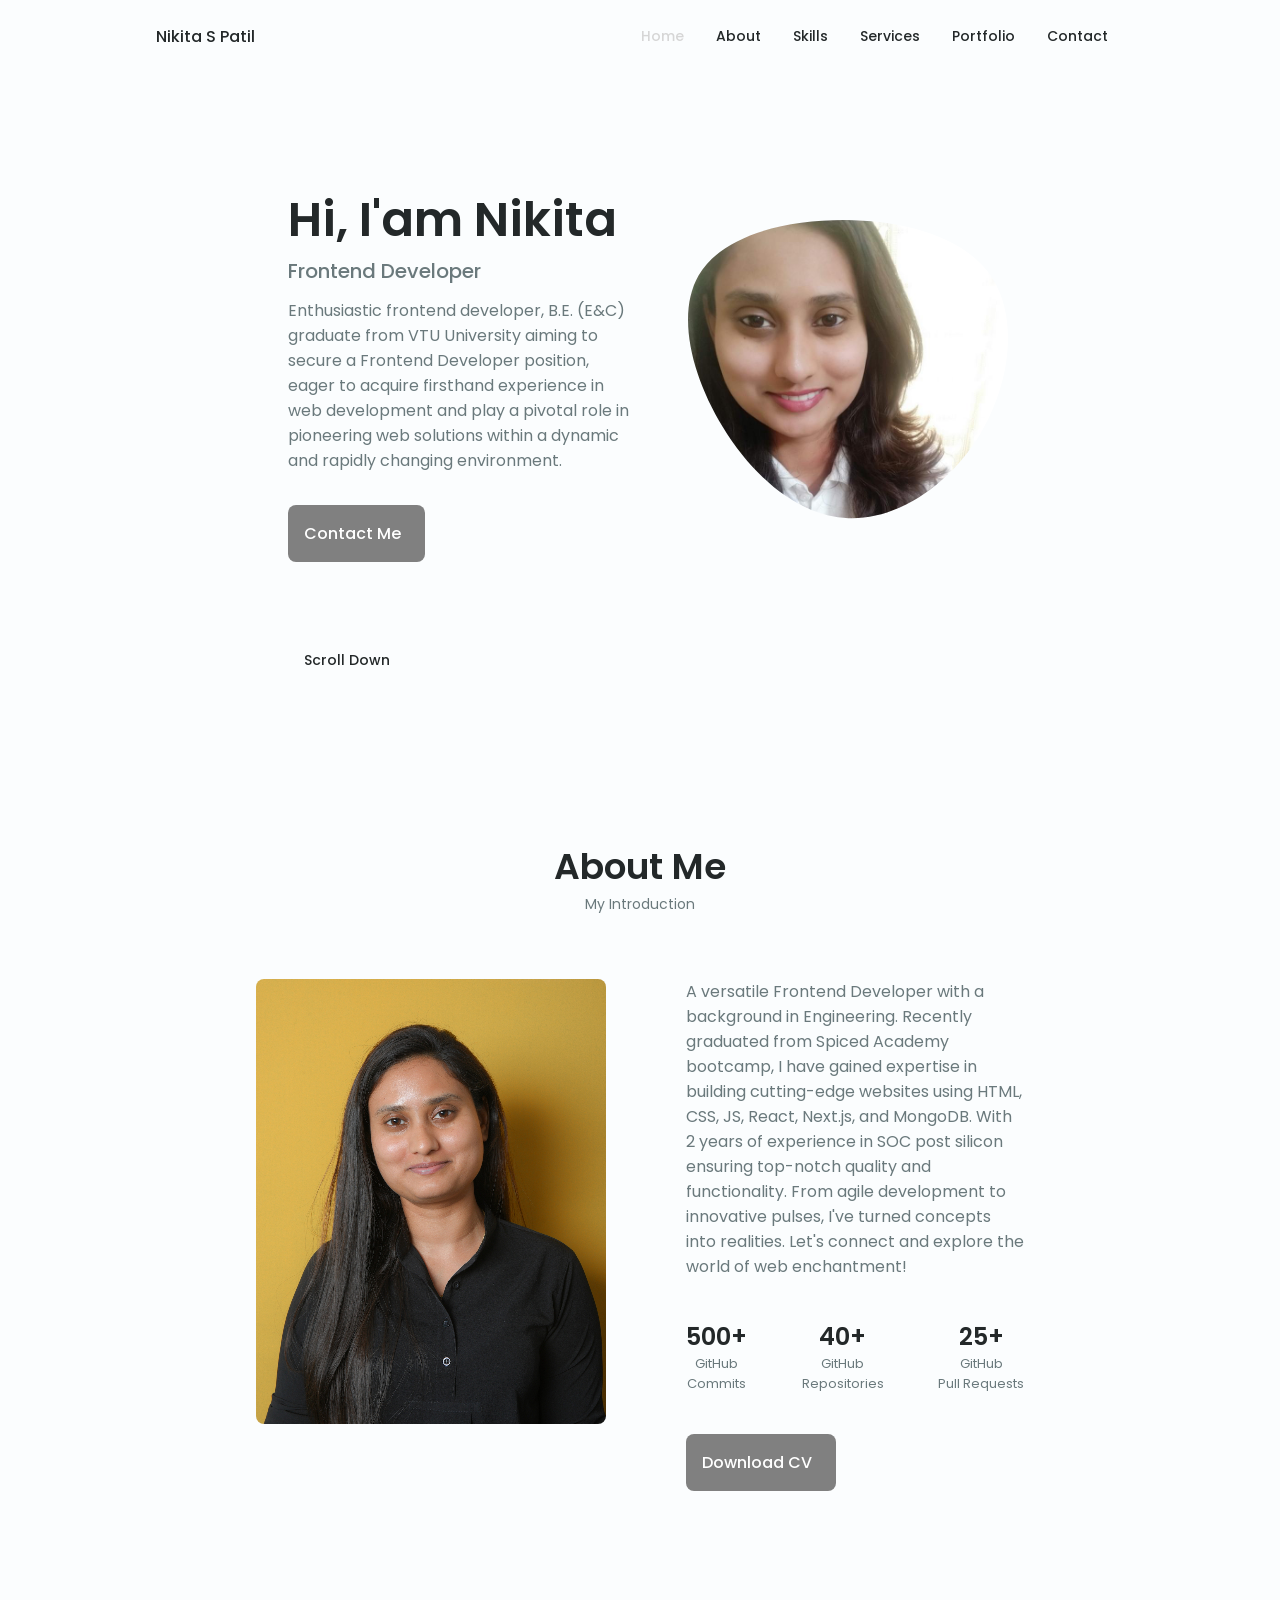
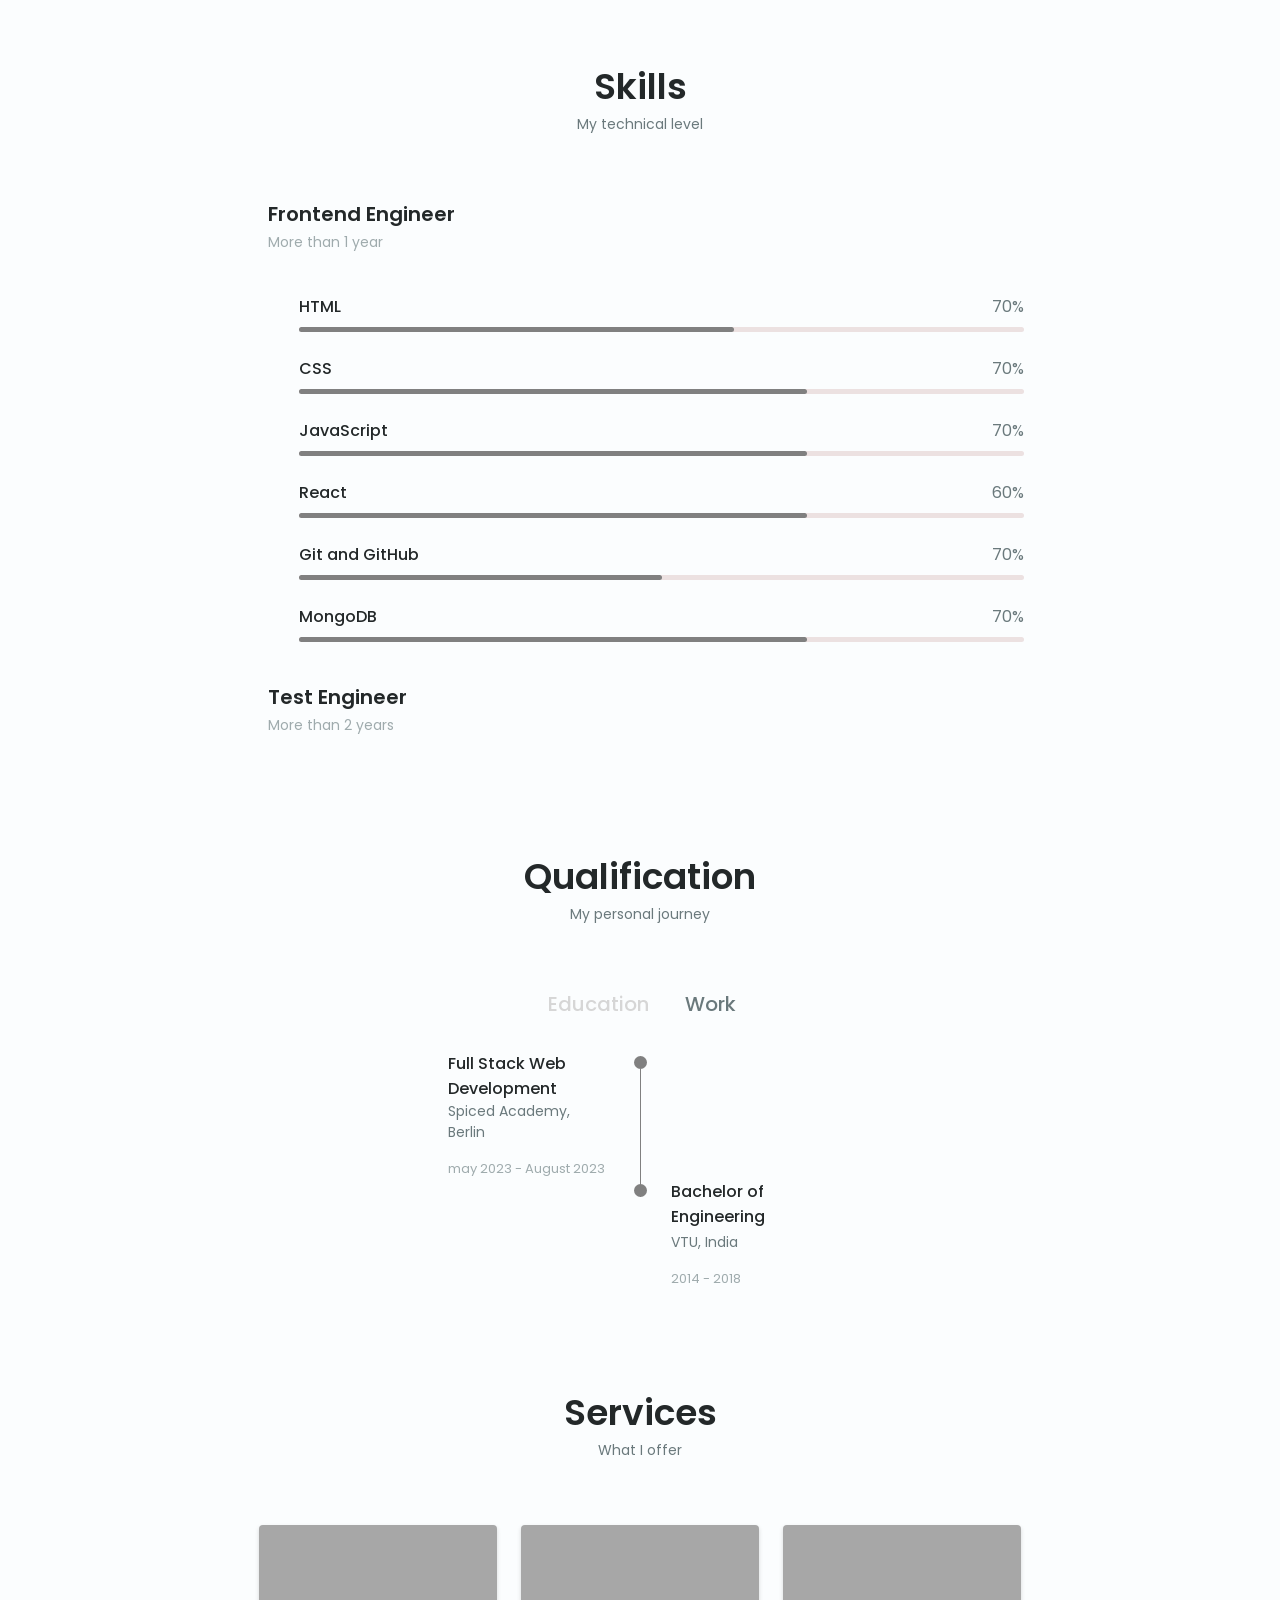
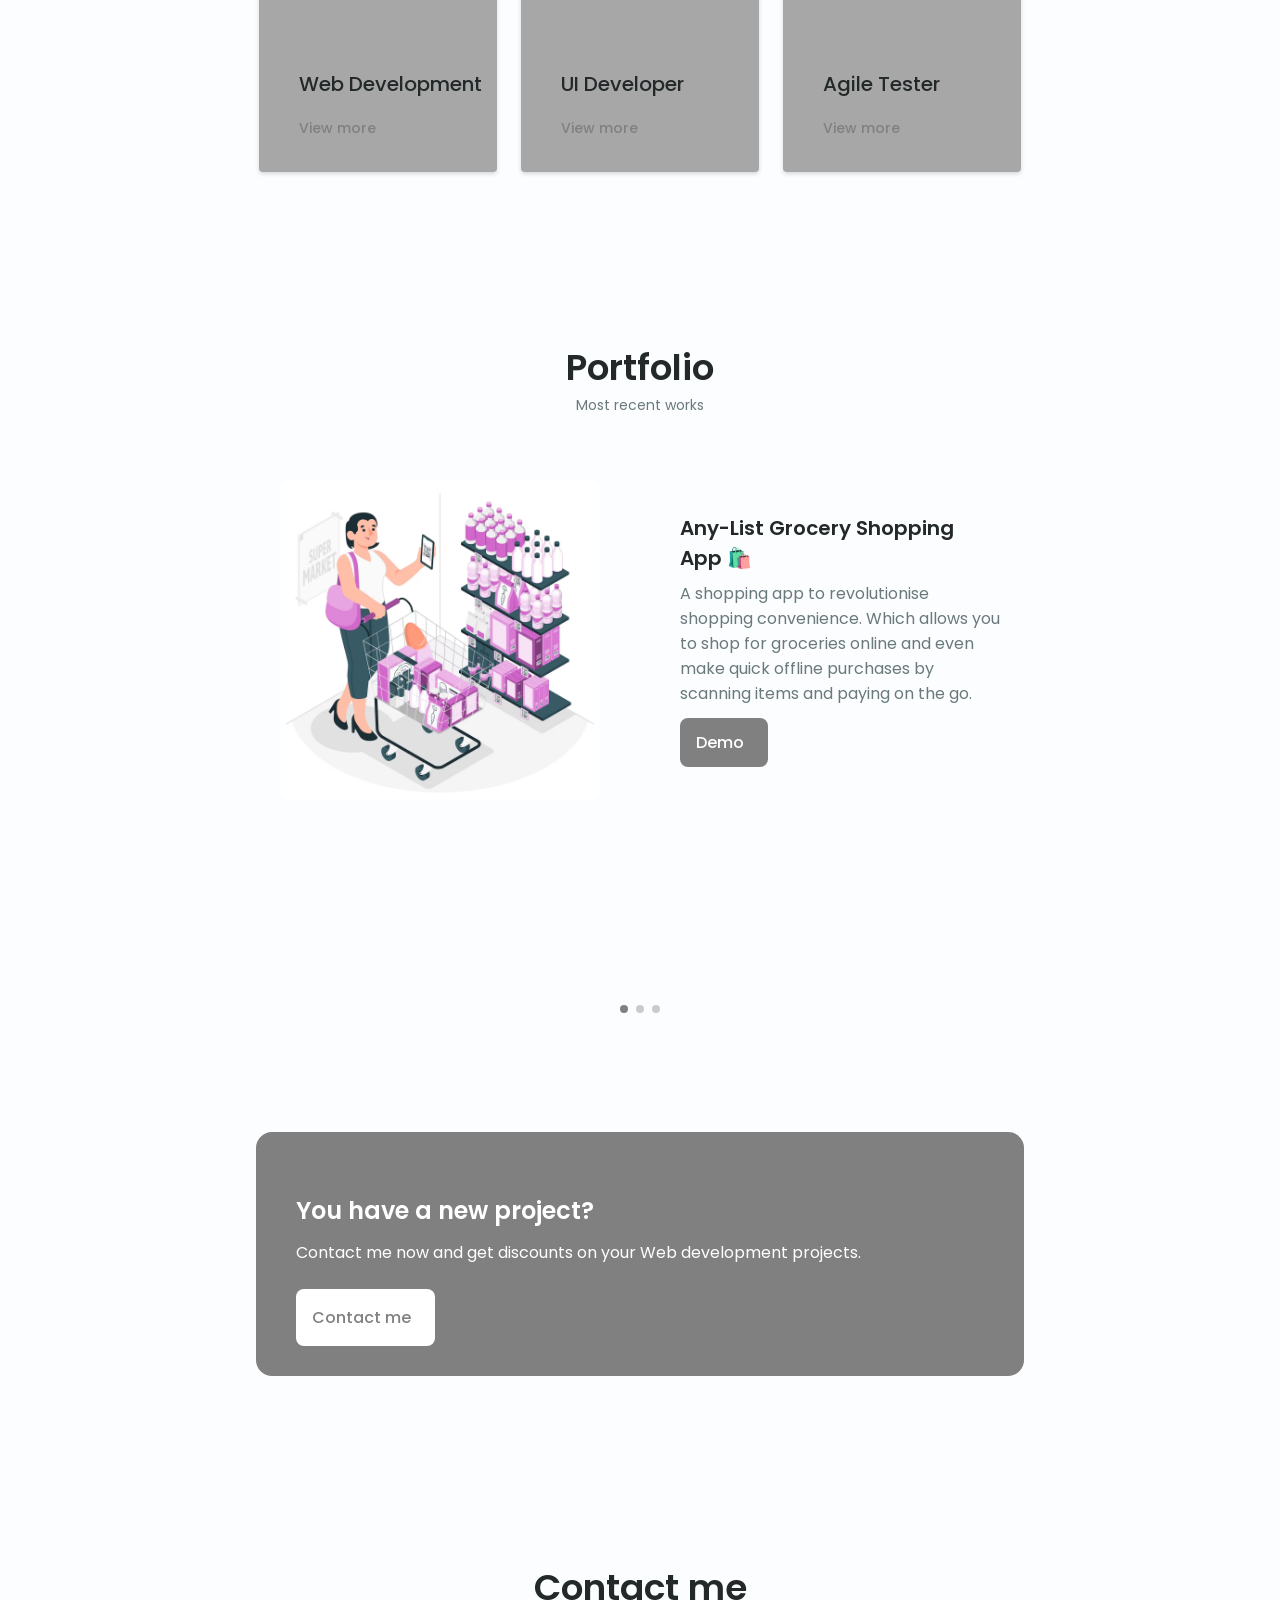
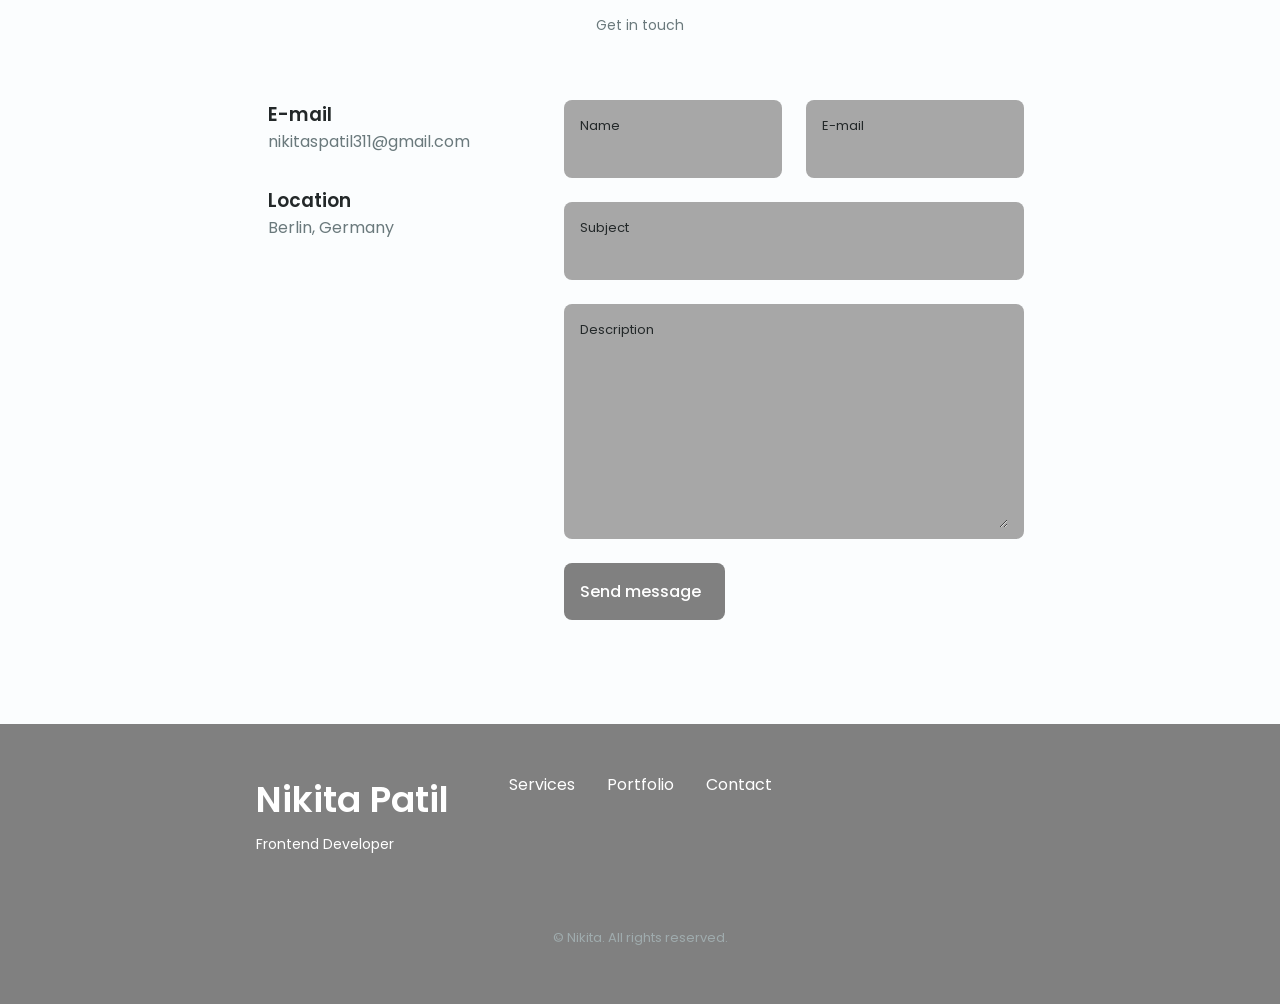
==== index.html @ 500d5ca4 "css" ====
<!DOCTYPE html>
<html lang="en">

<head>
    <meta charset="UTF-8">
    <meta name="viewport" content="width=device-width, initial-scale=1.0">

    <!--==================== UNICONS ====================-->
    <link rel="stylesheet" href="https://unicons.iconscout.com/release/v4.0.0/css/line.css">

    <!--==================== SWIPER CSS ====================-->
    <link rel="stylesheet" href="./style/swiper.css">

    <!--==================== CSS ====================-->
    <link rel="stylesheet" href="/style/styles.css">

    <!--==================== WEBSITE LOGO ====================-->
    <link rel="shortcut icon" type="x-icon" href="/images/logo1.png">

    <title>Nikita</title>
</head>

<body>
    <!--==================== HEADER ====================-->
    <header class="header" id="header">
        <nav class="nav container">
            <a href="#" class="nav__logo">Nikita S Patil</a>
            <div class="nav__menu" id="nav-menu">
                <ul class="nav__list grid">
                    <li class="nav__item">
                        <a href="#home" class="nav__link">
                            <i class="uil uil-estate nav__icon"></i>Home
                        </a>
                    </li>
                    <li class="nav__item">
                        <a href="#about" class="nav__link">
                            <i class="uil uil-user nav__icon"></i>About
                        </a>
                    </li>
                    <li class="nav__item">
                        <a href="#skills" class="nav__link">
                            <i class="uil uil-file-alt nav__icon"></i>Skills
                        </a>
                    </li>
                    <li class="nav__item">
                        <a href="#services" class="nav__link">
                            <i class="uil uil-briefcase-alt nav__icon"></i>Services
                        </a>
                    </li>
                    <li class="nav__item">
                        <a href="#portfolio" class="nav__link">
                            <i class="uil uil-scenery nav__icon"></i>Portfolio
                        </a>
                    </li>
                    <li class="nav__item">
                        <a href="#contact" class="nav__link">
                            <i class="uil uil-message nav__icon"></i>Contact
                        </a>
                    </li>
                </ul>
                <i class="uil uil-times nav__close" id="nav-close"></i>
            </div>
            <div class="nav__btns">
                <!-- Theme change button -->

                <i class="uil uil-moon change-theme" id="theme-button"></i>

                <div class="nav__toggle" id="nav-toggle">
                    <i class="uil uil-apps"></i>
                </div>
            </div>
        </nav>
    </header>

    <!--==================== MAIN ====================-->
    <main class="main">
        <!--==================== HOME ====================-->
        <section class="home section" id="home">
            <div class="home__container container grid">
                <div class="home__content grid">
                    <div class="home__social">
                        <a href="https://www.linkedin.com/in/nikita-s-patil/" target="_blank" class="home__social-icon">
                            <i class="uil uil-linkedin-alt"></i>
                        </a>
                        <a href="https://www.instagram.com/nikita_.s._patil/" target="_blank" class="home__social-icon">
                            <i class="uil uil-instagram-alt"></i>
                        </a>
                        <a href="https://github.com/nikitapatil311" target="_blank" class="home__social-icon">
                            <i class="uil uil-github-alt"></i>
                        </a>
                    </div>

                    <div class="home__img">
                        <svg class="home__blob" viewBox="0 0 200 187" xmlns="http://www.w3.org/2000/svg"
                            xmlns:xlink="http://www.w3.org/1999/xlink">
                            <mask id="mask0" mask-type="alpha">
                                <path d="M190.312 36.4879C206.582 62.1187 201.309 102.826 182.328 134.186C163.346 165.547 
                                    130.807 187.559 100.226 186.353C69.6454 185.297 41.0228 161.023 21.7403 129.362C2.45775 
                                    97.8511 -7.48481 59.1033 6.67581 34.5279C20.9871 10.1032 59.7028 -0.149132 97.9666 
                                    0.00163737C136.23 0.303176 174.193 10.857 190.312 36.4879Z" />
                            </mask>
                            <g mask="url(#mask0)">
                                <path d="M190.312 36.4879C206.582 62.1187 201.309 102.826 182.328 134.186C163.346 
                                    165.547 130.807 187.559 100.226 186.353C69.6454 185.297 41.0228 161.023 21.7403 
                                    129.362C2.45775 97.8511 -7.48481 59.1033 6.67581 34.5279C20.9871 10.1032 59.7028 
                                    -0.149132 97.9666 0.00163737C136.23 0.303176 174.193 10.857 190.312 36.4879Z" />
                                <image class="home__blob-img" x="" xlink:href="/images/profile.jpeg" />
                            </g>
                        </svg>
                    </div>

                    <div class="home__data">
                        <h1 class="home__title">Hi, I'am Nikita</h1>
                        <h3 class="home__subtitle">Frontend Developer</h3>
                        <p class="home__description">Enthusiastic frontend developer, B.E. (E&C) graduate from VTU
                            University aiming to secure a Frontend Developer position,<br />
                            eager to acquire firsthand experience in web development and play
                            a pivotal role in pioneering web solutions within a dynamic and
                            rapidly changing environment.</p>
                        <a href="#contact" class="button button--flex home__button">
                            Contact Me<i class="uil uil-message button__icon"></i>
                        </a>
                    </div>
                </div>

                <div class="home__scroll">
                    <a href="#about" class="home__scroll-button button--flex">
                        <i class="uil uil-mouse-alt home__scroll-mouse"></i>
                        <span class="home__scroll-name">Scroll Down</span>
                        <i class="uil uil-arrow-down home__scroll-arrow"></i>
                    </a>
                </div>
            </div>
        </section>

        <!--==================== ABOUT ====================-->
        <section class="about section" id="about">
            <h2 class="section__title">About Me</h2>
            <span class="section__subtitle">My Introduction</span>

            <div class="about__container container grid">
                <img src="/images/Nikita.jpg" alt="" class="about__img">
                <div class="about__data">
                    <p class="about__description">
                        A versatile Frontend Developer with a background in Engineering. Recently graduated from Spiced
                        Academy bootcamp,
                        I have gained expertise in building cutting-edge websites using HTML, CSS, JS, React, Next.js,
                        and MongoDB.
                        With 2 years of experience in SOC post silicon ensuring top-notch quality and functionality.
                        From agile development to innovative pulses, I've turned concepts into realities.
                        Let's connect and explore the world of web enchantment!

                    </p>
                    <div class="about__info">
                        <div>
                            <span class="about__info-title">500+</span>
                            <span class="about__info-name">GitHub <br> Commits</span>
                        </div>
                        <div>
                            <span class="about__info-title">40+</span>
                            <span class="about__info-name">GitHub <br> Repositories</span>
                        </div>
                        <div>
                            <span class="about__info-title">25+</span>
                            <span class="about__info-name">GitHub<br>Pull Requests</span>
                        </div>
                    </div>

                    <div class="about__buttons">
                        <a download="" href="/docs/Nikita's Resume.pdf" class="button button--flex">
                            Download CV<i class="uil uil-download-alt button__icon"></i>
                        </a>
                    </div>
                </div>
            </div>
        </section>

        <!--==================== SKILLS ====================-->
        <section class="skills section" id="skills">
            <h2 class="section__title">Skills</h2>
            <span class="section__subtitle">My technical level</span>

            <div class="skills__container container grid">
                <div>
                    <!--==================== SKILL-1 ====================-->
                    <div class="skills__content skills__open">
                        <div class="skills__header">
                            <i class="uil uil-analytics skills__icon"></i>
                            <div>
                                <h1 class="skills__title">Frontend Engineer</h1>
                                <span class="skills__subtitle">More than 1 year</span>
                            </div>

                            <i class="uil uil-angle-down skills__arrow"></i>
                        </div>
                        <div class="skills__list grid">
                            <div class="skills__data">
                                <div class="skills__titles">
                                    <h3 class="skills__name">HTML</h3>
                                    <span class="skills__number">70%</span>
                                </div>
                                <div class="skills__bar">
                                    <span class="skills__percentage skills__python"></span>
                                </div>
                            </div>
                            <div class="skills__data">
                                <div class="skills__titles">
                                    <h3 class="skills__name">CSS</h3>
                                    <span class="skills__number">70%</span>
                                </div>
                                <div class="skills__bar">
                                    <span class="skills__percentage skills__tab"></span>
                                </div>
                            </div>
                            <div class="skills__data">
                                <div class="skills__titles">
                                    <h3 class="skills__name">JavaScript</h3>
                                    <span class="skills__number">70%</span>
                                </div>
                                <div class="skills__bar">
                                    <span class="skills__percentage skills__tab"></span>
                                </div>
                            </div>
                            <div class="skills__data">
                                <div class="skills__titles">
                                    <h3 class="skills__name">React</h3>
                                    <span class="skills__number">60%</span>
                                </div>
                                <div class="skills__bar">
                                    <span class="skills__percentage skills__tab"></span>
                                </div>
                            </div>
                            <div class="skills__data">
                                <div class="skills__titles">
                                    <h3 class="skills__name">Git and GitHub</h3>
                                    <span class="skills__number">70%</span>
                                </div>
                                <div class="skills__bar">
                                    <span class="skills__percentage skills__sql"></span>
                                </div>
                            </div>
                            <div class="skills__data">
                                <div class="skills__titles">
                                    <h3 class="skills__name">MongoDB</h3>
                                    <span class="skills__number">70%</span>
                                </div>
                                <div class="skills__bar">
                                    <span class="skills__percentage skills__google"></span>
                                </div>
                            </div>
                        </div>
                    </div>

                    <!--==================== SKILLS 3 ====================-->
                    <div class="skills__content skills__close">
                        <div class="skills__header">
                            <i class="uil uil-brackets-curly skills__icon"></i>
                            <div>
                                <h1 class="skills__title">Test Engineer</h1>
                                <span class="skills__subtitle">More than 2 years</span>
                            </div>

                            <i class="uil uil-angle-down skills__arrow"></i>
                        </div>
                        <div class="skills__list grid">
                            <div class="skills__data">
                                <div class="skills__titles">
                                    <h3 class="skills__name">SDLC</h3>
                                    <span class="skills__number">90%</span>
                                </div>
                                <div class="skills__bar">
                                    <span class="skills__percentage skills__html"></span>
                                </div>
                            </div>
                            <div class="skills__data">
                                <div class="skills__titles">
                                    <h3 class="skills__name">Bug Tracking</h3>
                                    <span class="skills__number">80%</span>
                                </div>
                                <div class="skills__bar">
                                    <span class="skills__percentage skills__css"></span>
                                </div>
                            </div>
                            <div class="skills__data">
                                <div class="skills__titles">
                                    <h3 class="skills__name">Jira</h3>
                                    <span class="skills__number">60%</span>
                                </div>
                                <div class="skills__bar">
                                    <span class="skills__percentage skills__js"></span>
                                </div>
                            </div>
                            <div class="skills__data">
                                <div class="skills__titles">
                                    <h3 class="skills__name">Windows and Linux</h3>
                                    <span class="skills__number">70%</span>
                                </div>
                                <div class="skills__bar">
                                    <span class="skills__percentage skills__wordpress"></span>
                                </div>
                            </div>
                        </div>
                    </div>
                </div>
            </div>
        </section>

        <!--==================== QUALIFICATION ====================-->
        <section class="qualification__section">
            <h2 class="section__title">Qualification</h2>
            <span class="section__subtitle">My personal journey</span>

            <div class="qualification__container container">
                <div class="qualification__tabs">
                    <div class="qualification__button button--flex qualification__active" data-target='#education'>
                        <i class="uil uil-graduation-cap qualification__icon"></i>
                        Education
                    </div>

                    <div class="qualification__button button--flex" data-target="#work">
                        <i class="uil uil-briefcase-alt qualification__icon"></i>
                        Work
                    </div>
                </div>

                <div class="qualification__sections">
                    <!--==================== QUALIFICATION CONTENT 1 ====================-->
                    <div class="qualification__content qualification__active" data-content id="education">
                        <!--==================== QUALIFICATION 1 ====================-->
                        <div class="qualification__data">
                            <div>
                                <h3 class="qualification__title">Full Stack Web Development </h3>
                                <span class="qualification__subtitle">Spiced Academy, Berlin</span>
                                <div class="qualification__calendar">
                                    <i class="uil uil-calendar-alt"></i>
                                    may 2023 - August 2023
                                </div>
                            </div>

                            <div>
                                <span class="qualification__rounder"></span>
                                <span class="qualification__line"></span>
                            </div>
                        </div>

                        <!--==================== QUALIFICATION 2 ====================-->



                        <div class="qualification__data">
                            <div></div>
                            <div>
                                <span class="qualification__rounder"></span>
                                <!-- <span class="qualification__line"></span> -->
                            </div>

                            <div>
                                <h3 class="qualification__title">Bachelor of Engineering </h3>
                                <span class="qualification__subtitle">VTU, India</span>
                                <div class="qualification__calendar">
                                    <i class="uil uil-calendar-alt"></i>
                                    2014 - 2018
                                </div>
                            </div>


                        </div>
                    </div>

                    <!--==================== QUALIFICATION CONTENT 2 ====================-->
                    <div class="qualification__content" data-content id="work">
                        <!--==================== QUALIFICATION 1 ====================-->
                        <div class="qualification__data">
                            <div>
                                <h3 class="qualification__title">Software Engineer</h3>
                                <span class="qualification__subtitle">Software Engineer, India</span>
                                <div class="qualification__calendar">
                                    <i class="uil uil-calendar-alt"></i>
                                    2021 - 2022
                                </div>
                            </div>

                            <div>
                                <span class="qualification__rounder"></span>
                                <span class="qualification__line"></span>
                            </div>
                        </div>

                        <!--==================== QUALIFICATION 2 ====================-->
                        <div class="qualification__data">
                            <div></div>
                            <div>
                                <span class="qualification__rounder"></span>
                                <!-- <span class="qualification__line"></span> -->
                            </div>

                            <div>
                                <h3 class="qualification__title">Associate Product Engineer</h3>
                                <span class="qualification__subtitle">Harman Connected Services, India</span>
                                <div class="qualification__calendar">
                                    <i class="uil uil-calendar-alt"></i>
                                    2019 - 2020
                                </div>
                            </div>
                        </div>

                    </div>

                </div>
            </div>
        </section>





        <!--==================== SERVICES ====================-->
        <section class="services section" id="services">
            <h2 class="section__title">Services</h2>
            <span class="section__subtitle">What I offer</span>

            <div class="services__container container grid">
                <!--==================== SERVICES 1 ====================-->
                <div class="services__content " id="web-dev-box">
                    <div>
                        <i class="uil uil-arrow skills__icon"></i>
                        <h3 class="services__title">Web Development<br></h3>
                    </div>
                    <span class="button button--flex button--small button--link services__button">
                        View more
                        <i class="uil uil-arrow-right button__icon"></i>
                    </span>



                    <div class="services__modal">
                        <div class="services__modal-content">
                            <h4 class="services__modal-title">Web Development <br></h4>
                            <i class="uil uil-times services__modal-close"></i>

                            <ul class="services__modal-services grid">
                                <li class="services__modal-service">
                                    <i class="uil uil-check-circle services__modal-icon"></i>
                                    <p>Built gaming project using TypeScript, which showcases my
                                        commitment to writing clean and maintainable code.</p>
                                </li>

                                <li class="services__modal-service">
                                    <i class="uil uil-check-circle services__modal-icon"></i>
                                    <p> Proficiency in HTML, CSS, JS and React allows me to craft visually appealing and
                                        user-friendly interfaces.</p>
                                </li>

                                <li class="services__modal-service">
                                    <i class="uil uil-check-circle services__modal-icon"></i>
                                    <p>Prioritized responsive web design principles.
                                        Which is visually appealing on desktop screens but also adapt seamlessly to
                                        various screen sizes, including mobile devices and tablets.</p>
                                </li>

                                <li class="services__modal-service">
                                    <i class="uil uil-check-circle services__modal-icon"></i>
                                    <p> HTML5, CSS3, JavaScript, Next.js, MongoDB, Redux, Tailwind CSS, Git. </p>
                                </li>
                            </ul>
                        </div>
                    </div>
                </div>


                <!--==================== SERVICES 2 ====================-->
                <div class="services__content" id="ui-developer-box">
                    <div>
                        <i class="uil uil-money-bill skills__icon"></i>
                        <h3 class="services__title">UI Developer<br> </h3>
                    </div>
                    <span class="button button--flex button--small button--link services__button">
                        View more
                        <i class="uil uil-arrow-right button__icon"></i>
                    </span>

                    <div class="services__modal">
                        <div class="services__modal-content">
                            <h4 class="services__modal-title">UI Developer<br></h4>
                            <i class="uil uil-times services__modal-close"></i>

                            <ul class="services__modal-services grid">
                                <li class="services__modal-service">
                                    <i class="uil uil-check-circle services__modal-icon"></i>
                                    <p>Contributed to interactive e-commerce web pages, translating (Figma, Mockup)
                                        wireframes to dynamic code.
                                    </p>
                                </li>

                                <li class="services__modal-service">
                                    <i class="uil uil-check-circle services__modal-icon"></i>
                                    <p>Collaborated with teams using Git/GitHub for version control, code reviews and
                                        conflict resolution.</p>
                                </li>

                                <li class="services__modal-service">
                                    <i class="uil uil-check-circle services__modal-icon"></i>
                                    <p>Technologies used: HTML5, CSS3, Git, JIRA.

                                    </p>
                                </li>


                            </ul>
                        </div>
                    </div>
                </div>

                <!--==================== SERVICES 3 ====================-->
                <div class="services__content" id="agile-tester-box">
                    <div>
                        <i class="uil uil-bug  skills__icon"></i>
                        <h3 class="services__title">Agile Tester<br></h3>
                    </div>
                    <span class="button button--flex button--small button--link services__button">
                        View more
                        <i class="uil uil-arrow-right button__icon"></i>
                    </span>

                    <div class="services__modal">
                        <div class="services__modal-content">
                            <h4 class="services__modal-title">Agile Tester<br></h4>
                            <i class="uil uil-times services__modal-close"></i>

                            <ul class="services__modal-services grid">
                                <li class="services__modal-service">
                                    <i class="uil uil-check-circle services__modal-icon"></i>
                                    <p>Performed various testing types in Agile environment, including smoke,
                                        functional, and regression testing on Windows and Linux OS.</p>
                                </li>

                                <li class="services__modal-service">
                                    <i class="uil uil-check-circle services__modal-icon"></i>
                                    <p>Expertise in bug reporting and tracking using JIRA.</p>
                                </li>

                                <li class="services__modal-service">
                                    <i class="uil uil-check-circle services__modal-icon"></i>
                                    <p>Involved in debugging and root cause analysis.</p>
                                </li>
                                <li class="services__modal-service">
                                    <i class="uil uil-check-circle services__modal-icon"></i>
                                    <p>Manual Testing, Debugging, Bug Tracking, Agile Methodology.</p>
                                </li>


                            </ul>
                        </div>
                    </div>
                </div>


            </div>
        </section>
        <!--==================== PORTFOLIO ====================-->
        <section class="portfolio section" id="portfolio">

            <h2 class="section__title">Portfolio</h2>
            <span class="section__subtitle">Most recent works</span>

            <div class="portfolio__container container swiper-container">
                <div class="swiper-wrapper">
                    <!--==================== PORTFOLIO 1 ====================-->

                    <div class="portfolio__content grid swiper-slide">
                        <img src="/images/portfolio1.png" alt="" class="portfolio__img">

                        <div class="portfolio_">
                            <h3 class="portfolio__title">Any-List Grocery Shopping App 🛍️</h3>
                            <p class="portfolio__description">A shopping app to revolutionise shopping convenience.
                                Which allows you to shop for groceries online and even make quick offline purchases by
                                scanning items and paying on the go.

                            </p>
                            <a href="https://any-list.vercel.app/"
                                class="button button--flex button--small portfolio__button">
                                Demo
                                <i class="uil uil-arrow-right button__icon"></i>
                            </a>
                        </div>
                    </div>

                    <!--==================== PORTFOLIO 2 ====================-->

                    <div class="portfolio__content grid swiper-slide">
                        <img src="/images/rickandmorty.png" alt="" class="portfolio__img">

                        <div class="portfolio_">
                            <h3 class="portfolio__title">Ricky and Morty</h3>
                            <p class="portfolio__description">The Rick and Morty App is a collaborative project that
                                pays tribute to the iconic animated series. It features a collection of character cards,
                                each providing unique insights into the diverse cast of the show.With 42 pages of cards,
                                there's no shortage of content to explore!.</p>
                            <a href="https://ricky-morty-app-khaki.vercel.app/"
                                class="button button--flex button--small portfolio__button">
                                Demo
                                <i class="uil uil-arrow-right button__icon"></i>
                            </a>
                        </div>
                    </div>

                    <!--==================== PORTFOLIO 3 ====================-->

                    <div class="portfolio__content grid swiper-slide">
                        <img src="/images/turio.png" alt="" class="portfolio__img">

                        <div class="portfolio_">
                            <h3 class="portfolio__title">Tourio App
                            </h3>
                            <p class="portfolio__description">Tourio App is designed to provide a user-friendly
                                interface for managing travel places. Each place entry includes essential details such
                                as the place's name, description, image, and location.</p>
                            <a href="https://tourio-app-theta.vercel.app/"
                                class="button button--flex button--small portfolio__button">
                                Demo
                                <i class="uil uil-arrow-right button__icon"></i>
                            </a>
                        </div>
                    </div>
                </div>

                <!-- add arrows-->
                <div class="swiper-button-next">
                    <i class="uil uil-angle-right-b swiper-portfolio-icon"></i>
                </div>

                <div class="swiper-button-prev">
                    <i class="uil uil-angle-left-b swiper-portfolio-icon"></i>
                </div>

                <!-- Add Pagination -->
                <div class="swiper-pagination"></div>


            </div>

        </section>

        <!--==================== PROJECT IN MIND ====================-->
        <section class="project section">

            <div class="project__bg">
                <div class="project__container container grid">
                    <div class="project__data">
                        <h2 class="project__title">You have a new project?</h2>
                        <p class="project__description">Contact me now and get discounts on your Web development
                            projects.</p>
                        <a href="#contact" class="button button--flex button--white">Contact me
                            <i class="uil uil-message project__icon button__icon"></i>
                        </a>

                    </div>
                </div>
            </div>

        </section>

        <!--==================== CONTACT ME ====================-->

        <section class="contact section" id="contact">
            <h2 class="section__title">Contact me</h2>
            <span class="section__subtitle">Get in touch</span>


            <div class="contact__container container grid">
                <div>

                    <div class="contact__information">
                        <i class="uil uil-envelope contact__icon"></i>

                        <div>
                            <h3 class="contact__title">E-mail</h3>
                            <span class="contatc__subtitle">nikitaspatil311@gmail.com</span>
                        </div>
                    </div>

                    <div class="contact__information">
                        <i class="uil uil-map-marker contact__icon"></i>

                        <div>
                            <h3 class="contact__title">Location</h3>
                            <span class="contatc__subtitle">Berlin, Germany</span>
                        </div>
                    </div>
                </div>

                <form action="https://formsubmit.co/nikitaspatil311@gmail.com" method="POST" class="contact__form grid">
                    <div class="contact__inputs grid">
                        <div class="contact__content">
                            <label for="" class="contact__label">Name</label>
                            <input type="text" name="name" class="contact__input">
                        </div>

                        <div class="contact__content">
                            <label for="" class="contact__label">E-mail</label>
                            <input type="email" name="email" class="contact__input">
                        </div>
                    </div>

                    <div class="contact__content">
                        <label for="" class="contact__label">Subject</label>
                        <input type="text" name="subject" class="contact__input">
                    </div>

                    <div class="contact__content">
                        <label for="" class="contact__label">Description</label>
                        <textarea name="message" id="" cols="0" rows="7" class="contact__input"></textarea>
                    </div>

                    <div>
                        <a href="https://formsubmit.co/el/fuvore" target="_blank" type="submit" name="submit"
                            class="button button--flex">
                            Send message
                            <i class="uil uil-message button__icon"></i>
                        </a>
                    </div>
                </form>
            </div>


        </section>

    </main>

    <!--==================== FOOTER ====================-->
    <footer class="footer">

        <div class="footer__bg">
            <div class="footer__container container grid">
                <div>
                    <h1 class="footer__title">Nikita Patil</h1>
                    <span class="footer__subtitle">Frontend Developer</span>
                </div>

                <ul class="footer__links">
                    <li>
                        <a href="#services" class="footer__link">Services</a>
                    </li>
                    <li>
                        <a href="#portfolio" class="footer__link">Portfolio</a>
                    </li>
                    <li>
                        <a href="#contact" class="footer__link">Contact</a>
                    </li>
                </ul>

                <div class="footer__socials">
                    <a href="https://www.linkedin.com/in/nikita-s-patil/" target="_blank" class="footer__social">
                        <i class="uil uil-linkedin-alt"></i>
                    </a>
                    <a href="https://www.instagram.com/nikita_.s._patil/" target="_blank" class="footer__social">
                        <i class="uil uil-instagram-alt"></i>
                    </a>
                    <a href="https://github.com/nikitapatil311" target="_blank" class="footer__social">
                        <i class="uil uil-github-alt"></i>
                    </a>



                </div>
            </div>
            <p class="footer__copy">&#169; Nikita. All rights reserved.</p>
        </div>
    </footer>

    <!--==================== SCROLL TOP ====================-->
    <a href="#" class="scrollup" id="scroll-up">
        <i class="uil uil-arrow-up scrollup__icon"></i>
    </a>

    <a href="#" class="scrolldown" id="scroll-down">
        <i class="uil uil-arrow-down scrolldown__icon"></i>
    </a>



    <!--==================== SWIPER JS ====================-->
    <script src="/js/swiper.js"></script>


    <!--==================== MAIN JS ====================-->
    <script src="/js/main.js"></script>
</body>

</html>
---- style/styles.css ----
/* ==================== GOOGLE FONTS ====================*/
@import url("https://fonts.googleapis.com/css2?family=Poppins:wght@400;500;600&display=swap");

/*==================== VARIABLES CSS ====================*/
:root {
  --header-height: 3rem;

  /*========== Colors ==========*/
  /* Change favorite color */
  --hue-color: 190; /*Purple 250 - Green 142 - Blue 230 - Pink 340*/

  /* HSL color mode */
  --first-color: hsl(var(--hue-color), 69%, 61%);
  --first-color-second: hsl(var(--hue-color), 69%, 61%);
  --first-color-alt: hsl(var(--hue-color), 57%, 53%);
  --first-color-lighter: hsl(var(--hue-color), 92%, 85%);
  --title-color: hsl(var(--hue-color), 8%, 15%);
  --text-color: hsl(var(--hue-color), 8%, 45%);
  --text-color-light: hsl(var(--hue-color), 8%, 65%);
  --input-color: hsl(var(--hue-color), 70%, 96%);
  --body-color: hsl(var(--hue-color), 60%, 99%);
  --container-color: #fff;
  --scroll-bar-color: hsl(var(--hue-color), 12%, 90%);
  --scroll-thumb-color: hsl(var(--hue-color), 12%, 80%);

  /*========== Font and typography ==========*/
  --body-font: "Poppins", sans-serif;

  /* .5rem = 8px, 1rem = 16px, 1.5rem = 24px ... */
  --big-font-size: 2rem;
  --h1-font-size: 1.5rem;
  --h2-font-size: 1.25rem;
  --h3-font-size: 1.125rem;
  --normal-font-size: 0.938rem;
  --small-font-size: 0.813rem;
  --smaller-font-size: 0.75rem;

  /*========== Font weight ==========*/
  --font-medium: 500;
  --font-semi-bold: 600;

  /*========== Margenes Bottom ==========*/
  /* .25rem = 4px, .5rem = 8px, .75rem = 12px ... */
  --mb-0-25: 0.25rem;
  --mb-0-5: 0.5rem;
  --mb-0-75: 0.75rem;
  --mb-1: 1rem;
  --mb-1-5: 1.5rem;
  --mb-2: 2rem;
  --mb-2-5: 2.5rem;
  --mb-3: 3rem;

  /*========== z index ==========*/
  --z-tooltip: 10;
  --z-fixed: 100;
  --z-modal: 1000;
}

/* Font size for large devices */
@media screen and (min-width: 968px) {
  :root {
    --big-font-size: 3rem;
    --h1-font-size: 2.25rem;
    --h2-font-size: 1.5rem;
    --h3-font-size: 1.25rem;
    --normal-font-size: 1rem;
    --small-font-size: 0.875rem;
    --smaller-font-size: 0.813rem;
  }
}

/*========== Variables Dark theme ==========*/
body.dark-theme {
  /* HSL color mode */
  --first-color-second: hsl(var(--hue-color), 30%, 8%);
  --title-color: hsl(var(--hue-color), 8%, 95%);
  --text-color: hsl(var(--hue-color), 8%, 45%);
  --text-color-light: hsl(var(--hue-color), 8%, 75%);
  --input-color: hsl(var(--hue-color), 29%, 16%);
  /* --body-color: hsl(var(--hue-color), 28%, 12%); */
  --body-color: #0f051e;
  --container-color: hsl(var(--hue-color), 29%, 16%);
  --scroll-bar-color: hsl(var(--hue-color), 12%, 48%);
  --scroll-thumb-color: hsl(var(--hue-color), 12%, 36%);
}

/*========== Button Dark/Light ==========*/
.nav__btns {
  display: flex;
  align-items: center;
}

.change-theme {
  font-size: 1.25rem;
  color: var(--title-color);
  margin-right: var(--mb-1);
  cursor: pointer;
}

.change-theme:hover {
  /* color: var(--first-color); */
  color: rgb(214, 214, 214);
}

/*==================== BASE ====================*/

* {
  box-sizing: border-box;
  padding: 0;
  margin: 0;
}

html {
  scroll-behavior: smooth;
}

body {
  margin: 0 0 var(--header-height) 0;
  font-family: var(--body-font);
  font-size: var(--normal-font-size);
  background-color: var(--body-color);
  color: var(--text-color);
}

h1,
h2,
h3,
h4 {
  color: var(--title-color);
  font-weight: var(--font-semi-bold);
}

ul {
  list-style: none;
}

a {
  text-decoration: none;
}

img {
  width: 100%;
  height: auto;
}

/*==================== REUSABLE CSS CLASSES ====================*/
.section {
  padding: 2rem 0 4rem;
  margin-bottom: 40px;
}

.section__title {
  font-size: var(--h1-font-size);
}

.section__subtitle {
  display: block;
  font-size: var(--small-font-size);
  margin-bottom: var(--mb-2);
}

.section__title,
.section__subtitle {
  text-align: center;
}

/*==================== LAYOUT ====================*/

.container {
  max-width: 768px;
  margin-left: var(--mb-1-5);
  margin-right: var(--mb-1-5);
}

.grid {
  display: grid;
  gap: 1.5rem;
}

.header {
  width: 100%;
  position: fixed;
  bottom: 0;
  left: 0;
  z-index: var(--z-fixed);
  background-color: var(--body-color);
}

/*==================== NAV ====================*/
.nav {
  max-width: 968px;
  height: var(--header-height);
  display: flex;
  justify-content: space-between;
  align-items: center;
}

.nav__logo,
.nav__toggle {
  color: var(--title-color);
  font-weight: var(--font-medium);
}

.nav__logo:hover {
  /* color: var(--first-color); */
  color: rgb(214, 214, 214);
}

.nav__toggle {
  font-size: 1.1rem;
  cursor: pointer;
}

.nav__toggle:hover {
  /* color: var(--first-color); */
  color: rgb(214, 214, 214);
}

@media screen and (max-width: 767px) {
  .nav__menu {
    position: fixed;
    bottom: -100%;
    left: 0;
    width: 100%;
    background-color: var(--body-color);
    padding: 2rem 1.5rem 4rem;
    box-shadow: 0 -1px 4px rgba(0, 0, 0, 0.15);
    border-radius: 1.5rem 1.5rem 0 0;
    transition: 0.3s;
  }
}

.nav__list {
  grid-template-columns: repeat(3, 1fr);
  gap: 2rem;
}
.nav__link {
  display: flex;
  flex-direction: column;
  align-items: center;
  font-size: var(--small-font-size);
  color: var(--title-color);
  font-weight: var(--font-medium);
}

.nav__link:hover {
  /* color: var(--first-color); */
  color: rgb(214, 214, 214);
}

.nav__icon {
  font-size: 1.2rem;
}

.nav__close {
  position: absolute;
  right: 1.3rem;
  bottom: 0.5rem;
  font-size: 1.5rem;
  cursor: pointer;
  /* color: var(--first-color); */
  color: rgb(214, 214, 214);
}

.nav__close:hover {
  /* color: var(--first-color-alt); */
  color: rgb(214, 214, 214);
}

/* show menu */
.show-menu {
  bottom: 0;
}

/* Active link */
.active-link {
  /* color: var(--first-color); */
  color: rgb(214, 214, 214);
}

/* Change background header */
.scroll-header {
  box-shadow: 0 -1px 4px rgba(0, 0, 0, 0.15);
}

/*==================== HOME ====================*/

.home__container {
  gap: 1rem;
}

.home__content {
  grid-template-columns: 0.5fr 3fr;
  padding-top: 3.5rem;
  align-items: center;
}

.home__social {
  display: grid;
  grid-template-columns: max-content;
  row-gap: 1rem;
}

.home__social-icon {
  font-size: 1.25rem;
  /* color: var(--first-color); */
  color: lightgrey;
}

.home__social-icon:hover {
  /* color: var(--first-color-alt); */
  color: rgb(214, 214, 214);
}

.home__blob {
  width: 200px;
  fill: var(--first-color);
}

.home__blob-img {
  width: 220px;
}

.home__data {
  grid-column: 1/3;
}

.home__title {
  font-size: var(--big-font-size);
}

.home__subtitle {
  font-size: var(--h3-font-size);
  color: var(--text-color);
  font-weight: var(--font-medium);
  margin-bottom: var(--mb-0-75);
}

.home__description {
  margin-bottom: var(--mb-2);
}

.home__scroll {
  display: none;
}

.home__scroll-button {
  /* color: var(--first-color); */
  color: grey;
  transition: 0.3s;
}

.home__scroll-button:hover {
  transform: translateY(0.25rem);
}

.home__scroll-mouse {
  font-size: 2rem;
}

.home__scroll-name {
  font-size: var(--small-font-size);
  color: var(--title-color);
  font-weight: var(--font-medium);
  margin-right: var(--mb-0-25);
}

.home__scroll-arrow {
  font-size: 1.25rem;
}
/*==================== BUTTONS ====================*/

.button {
  display: inline-block;
  /* background-color: var(--first-color); */
  background-color: grey;
  color: #ffff;
  padding: 1rem;
  border-radius: 0.5rem;
  font-weight: var(--font-medium);
}

.button:hover {
  /* background-color: var(--first-color-alt); */
  color: rgb(214, 214, 214);
}

.button__icon {
  font-size: 1.2rem;
  margin-left: var(--mb-0-5);
  transition: 0.3s;
}

.button--white {
  background-color: #fff;
  /* color: var(--first-color); */
  color: grey;
}

.button--white:hover {
  background-color: #fff;
}

.button--flex {
  display: inline-flex;
  align-items: center;
  transition: 0.3s;
}

.button--small {
  padding: 0.75rem 1rem;
}

.button--link {
  padding: 0;
  background-color: transparent;
  /* color: var(--first-color); */
  color: grey;
}

.button--link:hover {
  background-color: transparent;
  color: grey;
}

/*==================== ABOUT ====================*/
.about__img {
  width: 200px;
  border-radius: 0.5rem;
  justify-self: center;
  align-items: center;
}

.about__description {
  text-align: center;
  margin-bottom: var(--mb-2-5);
}

.about__info {
  display: flex;
  justify-content: space-evenly;
  margin-bottom: var(--mb-2-5);
}

.about__info-title {
  font-size: var(--h2-font-size);
  font-weight: var(--font-semi-bold);
  color: var(--title-color);
}

.about__info-name {
  font-size: var(--smaller-font-size);
}

.about__info-title,
.about__info-name {
  display: block;
  text-align: center;
}

.about__buttons {
  display: flex;
  justify-content: center;
}

/*==================== SKILLS ====================*/

.skills section {
  padding: 2rem 0 4rem;
  margin-bottom: 40px;
}

.skills__container {
  row-gap: 0;
}

.skills__header {
  display: flex;
  align-items: center;
  margin-bottom: var(--mb-2-5);
  cursor: pointer;
}

.skills__icon,
.skills__arrow {
  font-size: 2rem;
  /* color: var(--first-color); */
  color: grey;
}

.skills__icon {
  margin-right: var(--mb-0-75);
}

.skills__title {
  font-size: var(--h3-font-size);
}

.skills__subtitle {
  font-size: var(--small-font-size);
  color: var(--text-color-light);
}

.skills__arrow {
  margin-left: auto;
  transition: 0.4s;
}

.skills__list {
  row-gap: 1.5rem;
  padding-left: 2.7rem;
}

.skills__titles {
  display: flex;
  justify-content: space-between;
  margin-bottom: var(--mb-0-5);
}

.skills__name {
  font-size: var(--normal-font-size);
  font-weight: var(--font-medium);
}

.skills__bar,
.skills__percentage {
  height: 5px;
  border-radius: 0.25rem;
}

.skills__bar {
  /* background-color: var(--first-color-lighter); */
  background-color: #ece1e1;
}

.skills__percentage {
  display: block;
  /* background-color: var(--first-color); */
  background-color: grey;
}

.skills__html {
  width: 90%;
}

.skills__css {
  width: 80%;
}

.skills__js {
  width: 60%;
}

.skills__wordpress {
  width: 70%;
}

.skills__python {
  width: 60%;
}

.skills__tab {
  width: 70%;
}

.skills__sql {
  width: 50%;
}

.skills__google {
  width: 70%;
}

.skills__bank {
  width: 80%;
}

.skills__google {
  width: 70%;
}

.skills__counter {
  width: 80%;
}

.skills__office {
  width: 90%;
}

.skills__close .skills__list {
  height: 0;
  overflow: hidden;
}

.skills__open .skills__list {
  height: max-content;
  margin-bottom: var(--mb-2-5);
}

.skills__open .skills__arrow {
  transform: rotate(-180deg);
}

/*==================== QUALIFICATION ====================*/
.qualification__tabs {
  display: flex;
  justify-content: space-evenly;
  margin-bottom: var(--mb-2);
}

.qualification__button {
  font-size: var(--h3-font-size);
  font-weight: var(--font-medium);
  cursor: pointer;
}

.qualification__button:hover {
  /* color: var(--first-color); */
  color: grey;
}

.qualification__icon {
  font-size: 1.8rem;
  margin-right: var(--mb-0-25);
}

.qualification__data {
  display: grid;
  grid-template-columns: 1fr max-content 1fr;
  column-gap: 1.5rem;
}

.qualification__title {
  font-size: var(--normal-font-size);
  font-weight: var(--font-medium);
}

.qualification__subtitle {
  display: inline-block;
  font-size: var(--small-font-size);
  margin-bottom: var(--mb-1);
}

.qualification__calendar {
  font-size: var(--smaller-font-size);
  color: var(--text-color-light);
  /* margin-bottom: var(--mb-1) */
}

.qualification__rounder {
  display: inline-block;
  width: 13px;
  height: 13px;
  /* background-color: var(--first-color); */
  background-color: grey;
  border-radius: 50%;
}

.qualification__line {
  display: block;
  width: 1px;
  height: 100%;
  /* background-color: var(--first-color); */
  background-color: grey;
  transform: translate(6px, -7px);
}

.qualification__content[data-content] {
  display: none;
}

.qualification__active[data-content] {
  display: block;
}

.qualification__button.qualification__active {
  color: rgb(214, 214, 214);
}

/*==================== SERVICES ====================*/
.services__container {
  gap: 1.5rem;
  grid-template-columns: repeat(2, 1fr);
}

.services__content {
  position: relative;
  /* background-color: var(--container-color); */
  background-color: rgb(167, 167, 167);
  padding: 3.5rem 0.5rem 1.25rem 1.5rem;
  border-radius: 0.25rem;
  box-shadow: 0 2px 4px rgba(0, 0, 0, 0.15);
  transition: 0.3s;
}

.services__content:hover {
  box-shadow: 0 4px 8px rgba(0, 0, 0, 0.3);
}

.services__icon {
  display: block;
  font-size: 1.5rem;
  /* color: var(--first-color); */
  color: grey;
  margin-bottom: var(--mb-1);
}

.services__title {
  font-size: var(--h3-font-size);
  margin-bottom: var(--mb-1);
  font-weight: var(--font-medium);
}

.services__button {
  cursor: pointer;
  font-size: var(--small-font-size);
}

.services__button:hover .button__icon {
  transform: translateX(0.25rem);
}

.services__modal {
  position: fixed;
  top: 0;
  left: 0;
  right: 0;
  bottom: 0;
  background-color: rgba(0, 0, 0, 0.5);
  display: flex;
  align-items: center;
  justify-content: center;
  padding: 0 1rem;
  z-index: var(--z-modal);
  opacity: 0;
  visibility: hidden;
  transition: 0.3s;
}

.services__modal-content {
  position: relative;
  background-color: var(--container-color);
  padding: 1.5rem;
  border-radius: 0.5rem;
}

.services__modal-services {
  row-gap: 1rem;
}

.services__modal-service {
  display: flex;
}

.services__modal-title {
  font-size: var(--h3-font-size);
  font-weight: var(--font-medium);
  margin-bottom: var(--mb-1-5);
}

.services__modal-close {
  position: absolute;
  top: 1rem;
  right: 1rem;
  font-size: 1.5rem;
  /* color: var(--first-color); */
  color: grey;
  cursor: pointer;
}

.services__modal-icon {
  /* color: var(--first-color); */
  color: grey;
  margin-right: var(--mb-0-25);
}

/* Active Modal */
.active-modal {
  opacity: 1;
  visibility: visible;
}

/*==================== PORTFOLIO ====================*/
.portfolio__container {
  overflow: initial;
}

.portfolio__content {
  padding: 0 1.5rem;
}

.portfolio__img {
  width: 265px;
  border-radius: 0.5rem;
  justify-self: center;
}

.portfolio__title {
  font-size: var(--h3-font-size);
  margin-bottom: var(--mb-0-5);
}

.portfolio__description {
  margin-bottom: var(--mb-0-75);
}

.portfolio__button:hover .button__icon {
  transform: translateX(0.25rem);
}

.swiper-button-prev::after,
.swiper-button-next::after {
  content: "";
}

.swiper-portfolio-icon {
  font-size: 2rem;
  /* color: var(--first-color); */
  color: grey;
}

.swiper-button-prev {
  left: -0.5rem;
}

.swiper-button-next {
  right: -0.5rem;
}

.swiper-container-horizontal > .swiper-pagination-bullets {
  bottom: -2.5rem;
}

.swiper-pagination-bullet-active {
  /* background-color: var(--first-color); */
  background-color: grey;
}

.swiper-button-prev,
.swiper-button-next,
.swiper-pagination-bullet {
  outline: none;
}
/*==================== PROJECT IN MIND ====================*/
.project {
  text-align: center;
}

.project__bg {
  background-color: grey;
  padding: 1rem;
  /* background-color: var(--first-color-second); */

  /* padding-top: 3rem; */
}

.project__title {
  font-size: var(--h2-font-size);
  margin-bottom: var(--mb-0-75);
}

.project__description {
  margin-bottom: var(--mb-1-5);
}

.project__title,
.project__description {
  color: #fff;
}

.project__img {
  width: 232px;
  justify-self: center;
}

/*==================== TESTIMONIAL ====================*/
/* .testimonial__data,
.testimonial__header {
  display: flex;
}

.testimonial__data {
  justify-content: space-between;
  margin-bottom: var(--mb-1);
}

.testimonial__img {
  width: 60px;
  height: 60px;
  border-radius: 50%;
  margin-right: var(--mb-0-75);
}

.testimonial__name {
  font-size: var(--h3-font-size);
  font-weight: var(--font-medium);
}

.testimonial__client {
  font-size: var(--small-font-size);
  color: var(--text-color-light);
}

.testimonial__description {
  margin-bottom: var(--mb-2-5);
}

.testimonial__icon-star {
  color: var(--first-color);
}

.swiper-container .swiper-pagination-testimonial {
  bottom: 0;
} */

/*==================== CONTACT ME ====================*/
.contact__container {
  row-gap: 3rem;
}

.contact__information {
  display: flex;
  margin-bottom: var(--mb-2);
}

.contact__icon {
  font-size: 1.5rem;
  /* color: var(--first-color); */
  color: grey;
  margin-right: var(--mb-0-75);
}

.content__title {
  font-size: var(--h3-font-size);
  font-weight: var(--font-medium);
}

.contact__subtitle {
  font-size: var(--small-font-size);
  color: var(--text-color-light);
}

.contact__content {
  /* background-color: var(--input-color); */
  background-color: rgb(167, 167, 167);
  border-radius: 0.5rem;
  padding: 0.75rem 1rem 0.25rem;
}

.contact__label {
  font-size: var(--smaller-font-size);
  color: var(--title-color);
}

.contact__input {
  width: 100%;
  /* background-color: var(--input-color); */
  background-color: rgb(167, 167, 167);
  color: var(--text-color);
  font-family: var(--body-font);
  font-size: var(--normal-font-size);
  border: none;
  outline: none;
  padding: 0.25rem 0.5rem 0.5rem 0;
}

/*==================== FOOTER ====================*/
.footer {
  padding-top: 2rem;
}

.footer__container {
  row-gap: 3.5rem;
}

.footer__bg {
  background-color: grey;
  padding: 2rem 0 3rem;
}

.footer__title {
  font-size: var(--h1-font-size);
  margin-bottom: var(--mb-0-25);
}

.footer__subtitle {
  font-size: var(--small-font-size);
}

.footer__links {
  display: flex;
  flex-direction: column;
  row-gap: 1.5rem;
}

.footer__link:hover {
  color: var(--first-color-lighter);
}

.footer__social {
  font-size: 1.25rem;
  margin-right: var(--mb-1-5);
}

.footer__social:hover {
  color: var(--first-color-lighter);
}

.footer__copy {
  font-size: var(--smaller-font-size);
  text-align: center;
  color: var(--text-color-light);
  margin-top: var(--mb-3);
}

.footer__title,
.footer__subtitle,
.footer__link,
.footer__social {
  color: #fff;
}

/*========== SCROLL UP ==========*/
.scrollup {
  position: fixed;
  right: 1rem;
  bottom: -20%;
  /* background-color: var(--first-color); */
  background-color: grey;
  opacity: 0.8;
  padding: 0 0.3rem;
  border-radius: 0.4rem;
  z-index: var(--z-tooltip);
  transition: 0.4s;
}

.scrollup:hover {
  /* background-color: var(--first-color-alt); */
  background-color: grey;
}

.scrollup__icon {
  font-size: 1.5rem;
  color: #fff;
}

/* Show scroll */
.show-scroll {
  bottom: 5rem;
}
/*========== SCROLL DOWN ==========*/
.scrolldown {
  position: fixed;
  right: 1rem;
  bottom: -20%;
  /* background-color: var(--first-color); */
  background-color: grey;
  opacity: 0.8;
  padding: 0 0.3rem;
  border-radius: 0.4rem;
  z-index: var(--z-tooltip);
  transition: 0.4s;
}

.scrolldown:hover {
  /* background-color: var(--first-color-alt); */
  background-color: grey;
}

.scrolldown__icon {
  font-size: 1.5rem;
  color: #fff;
}

/* Show scroll */
.show-scroll {
  bottom: 5rem;
}

/*========== SCROLL BAR ==========*/
::-webkit-scrollbar {
  width: 0.6rem;
  background-color: var(--scroll-bar-color);
  border-radius: 0.5rem;
}

::-webkit-scrollbar-thumb {
  background-color: var(--scroll-thumb-color);
  border-radius: 0.5rem;
}

::-webkit-scrollbar-thumb:hover {
  background-color: var(--text-color-light);
}

/*==================== MEDIA QUERIES ====================*/
/* For small devices */
@media screen and (max-width: 380px) {
  .container {
    margin-left: var(--mb-1);
    margin-right: var(--mb-1);
  }

  .nav__menu {
    padding: 2rem 0.25rem 4rem;
  }

  .nav__list {
    column-gap: 0;
  }

  .home__content {
    grid-template-columns: 0.35fr 3fr;
  }

  .home__blob {
    width: 250px;
  }

  .home__social-icon {
    width: 30px;
  }

  .home__subtitle {
    font-size: 24px;
  }

  .home__description {
    font-size: 18px;
  }

  .home__button {
    font-size: 20px;
  }

  .skills__title {
    font-size: var(--normal-font-size);
  }
  .qualification__data {
    gap: 0.5rem;
  }

  .services__container {
    grid-template-columns: max-content;
    justify-content: center;
  }

  .services__content {
    padding-right: 3.5rem;
  }
  .services__modal {
    padding: 0 0.5rem;
  }

  .project__img {
    width: 200px;
  }

  .testimonial__header,
  .testimonial__data {
    flex-direction: column;
    align-items: center;
  }

  .testimonial__img {
    margin-right: 0;
    margin-bottom: var(--mb-0-25);
  }

  .testimonial__data,
  .testimonial__description {
    text-align: center;
  }
}

/* For medium devices */
@media screen and (min-width: 568px) {
  .home__content {
    grid-template-columns: max-content 1fr 1fr;
  }

  .home__data {
    grid-column: initial;
  }
  .home__img {
    order: 1;
    justify-self: center;
  }

  .about__container,
  .skills_container,
  .portfolio__content,
  .project__container,
  .contact__container,
  .footer__container {
    grid-template-columns: repeat(2, 1fr);
  }

  .qualification__sections {
    display: grid;
    grid-template-columns: 0.6fr;
    justify-content: center;
  }

  @media screen and (min-width: 768px) {
    .container {
      margin-left: auto;
      margin-right: auto;
    }

    .body {
      margin: 0;
    }
    .section {
      padding: 6rem 0 2rem;
    }
    .section__subtitle {
      margin-bottom: 4rem;
    }
    .header {
      top: 0;
      bottom: initial;
    }

    .header,
    .main,
    .footer__container {
      padding: 0 1rem;
    }

    .nav {
      height: calc(var(--header-height) + 1.5rem);
      column-gap: 1rem;
    }
    .nav__icon,
    .nav__close,
    .nav__toggle {
      display: none;
    }

    .nav__list {
      display: flex;
      column-gap: 2rem;
    }

    .nav__menu {
      margin-left: auto;
    }
    .change-theme {
      margin: 0;
    }

    .home__container {
      row-gap: 5rem;
    }

    .home__content {
      padding-top: 5.5rem;
      column-gap: 2rem;
    }
    .home__blob {
      width: 270px;
    }
    .home__scroll {
      display: block;
    }
    .home__scroll-button {
      margin-left: 3rem;
    }
    .about__container {
      column-gap: 5rem;
    }
    .about__img {
      width: 350px;
    }
    .about__description {
      text-align: initial;
    }
    .about__info {
      justify-content: space-between;
    }
    .about__buttons {
      justify-content: initial;
    }
    .qualification__tabs {
      justify-content: center;
    }
    .qualification__button {
      margin: 0 var(--mb-1);
    }

    .qualification__sections {
      grid-template-columns: 0.5fr;
    }
    .services__container {
      grid-template-columns: repeat(3, 218px);
      justify-content: center;
    }
    .services__icon {
      font-size: 2rem;
    }
    .services__content {
      padding: 6rem 0 2rem 2.5rem;
    }

    .services__modal-content {
      width: 450px;
    }
    .portfolio__img {
      width: 320px;
    }
    .portfolio__content {
      align-items: center;
    }
    .project {
      text-align: initial;
    }
    .project__bg {
      background: none;
    }
    .project__container {
      /* background-color: var(--first-color-second); */
      background-color: grey;
      border-radius: 1rem;
      padding: 3rem 2.5rem 0;
      grid-template-columns: 1fr max-content;
      column-gap: 3rem;
    }
    .project__data {
      padding-top: 0.8rem;
    }
    .footer__container {
      grid-template-columns: repeat(3, 1fr);
    }
    .footer__bg {
      padding: 3rem 0 3.5rem;
    }

    .footer__links {
      flex-direction: row;
      column-gap: 2rem;
    }
    .footer__socials {
      justify-self: flex-end;
    }
    .footer__copy {
      margin-top: 4.5rem;
    }
  }
}

/* For large devices */
@media screen and (min-width: 1024px) {
  body {
    margin: 0;
  }

  .header,
  .main,
  .footer__container {
    padding: 0;
  }
  .home__blob {
    width: 320px;
  }
  .home__social {
    transform: translateX(-6rem);
  }
  .services__container {
    grid-template-columns: repeat(3, 238px);
  }
  .portfolio__content {
    column-gap: 5rem;
  }

  .project__container {
    padding-bottom: 30px;
  }

  .swiper-portfolio-icon {
    font-size: 3.5rem;
  }
  .swiper-button-prev {
    left: -3.5rem;
  }
  .swiper-button-next {
    right: -3.5rem;
  }
  .swiper-container-horizontal > .swiper-pagination-bullets {
    bottom: -4.5rem;
  }

  .contact__form {
    width: 460px;
  }
  .contact__inputs {
    grid-template-columns: repeat(2, 1fr);
  }
}
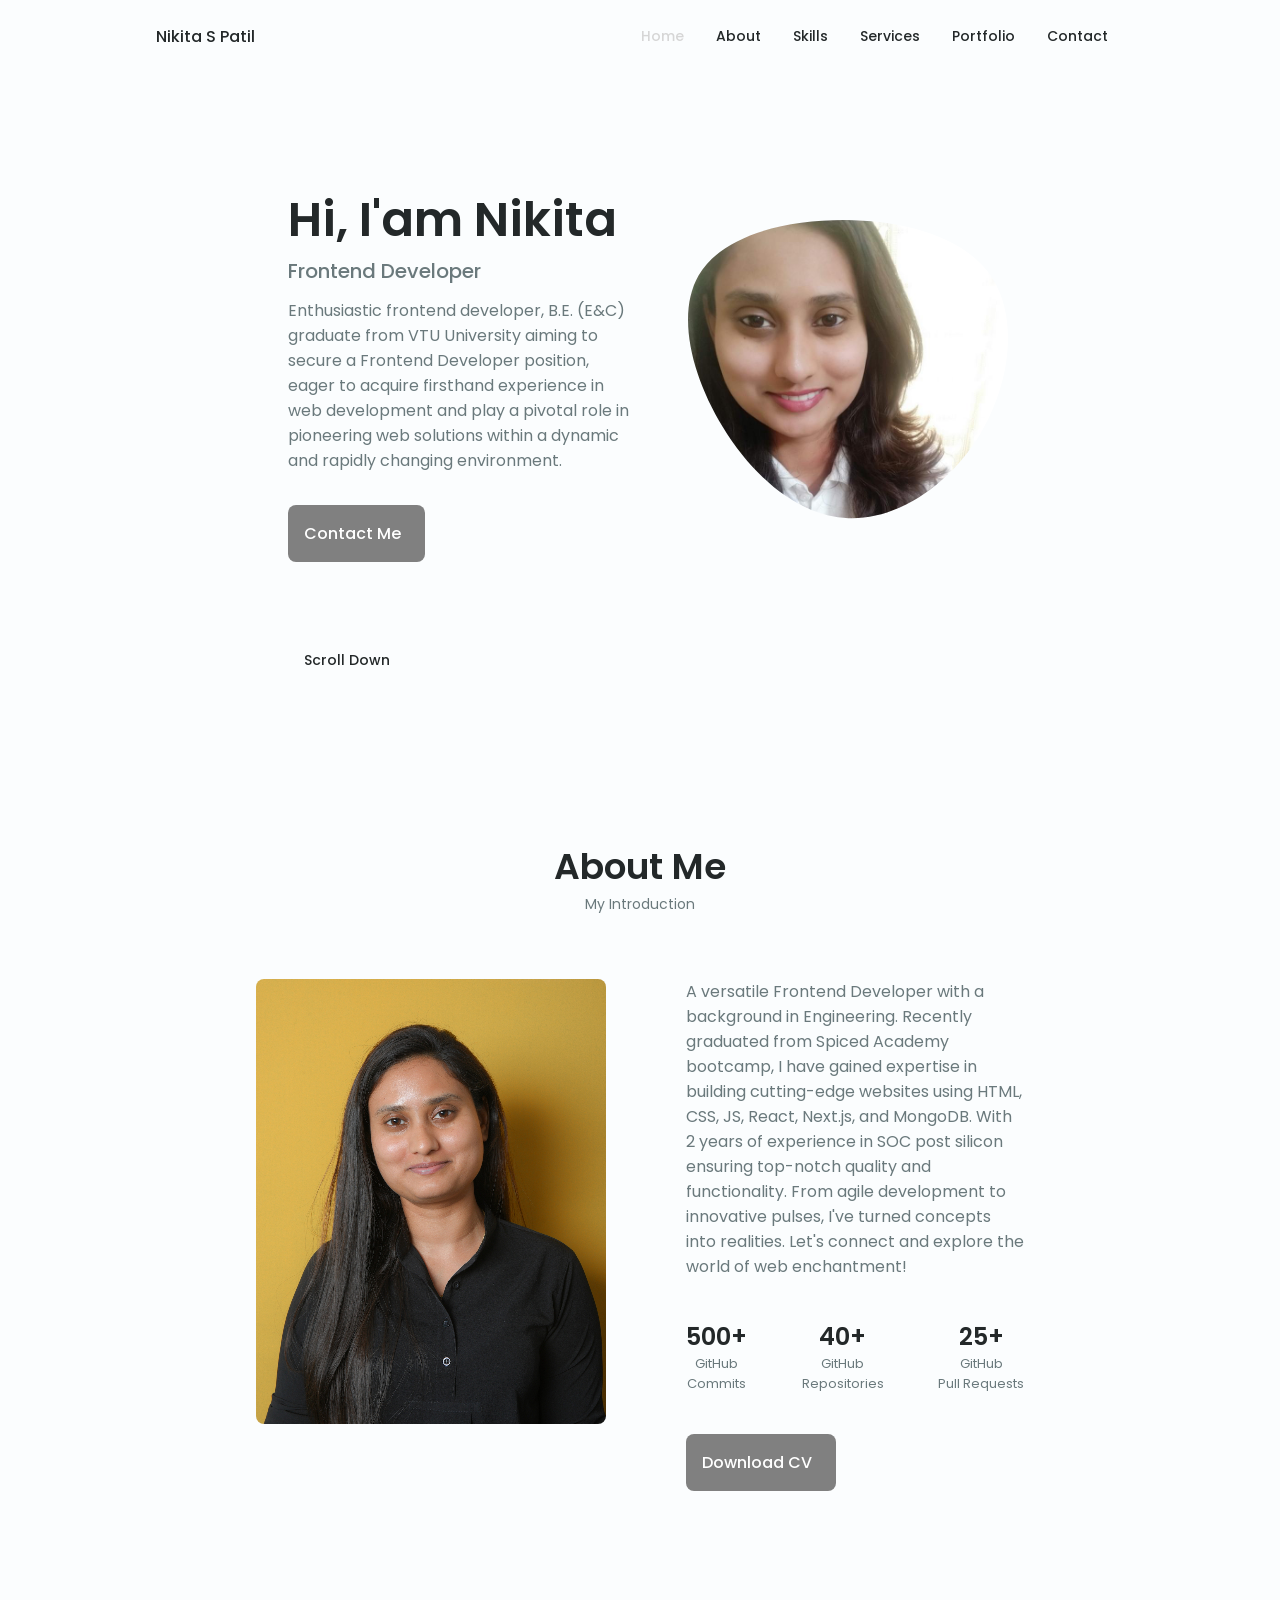
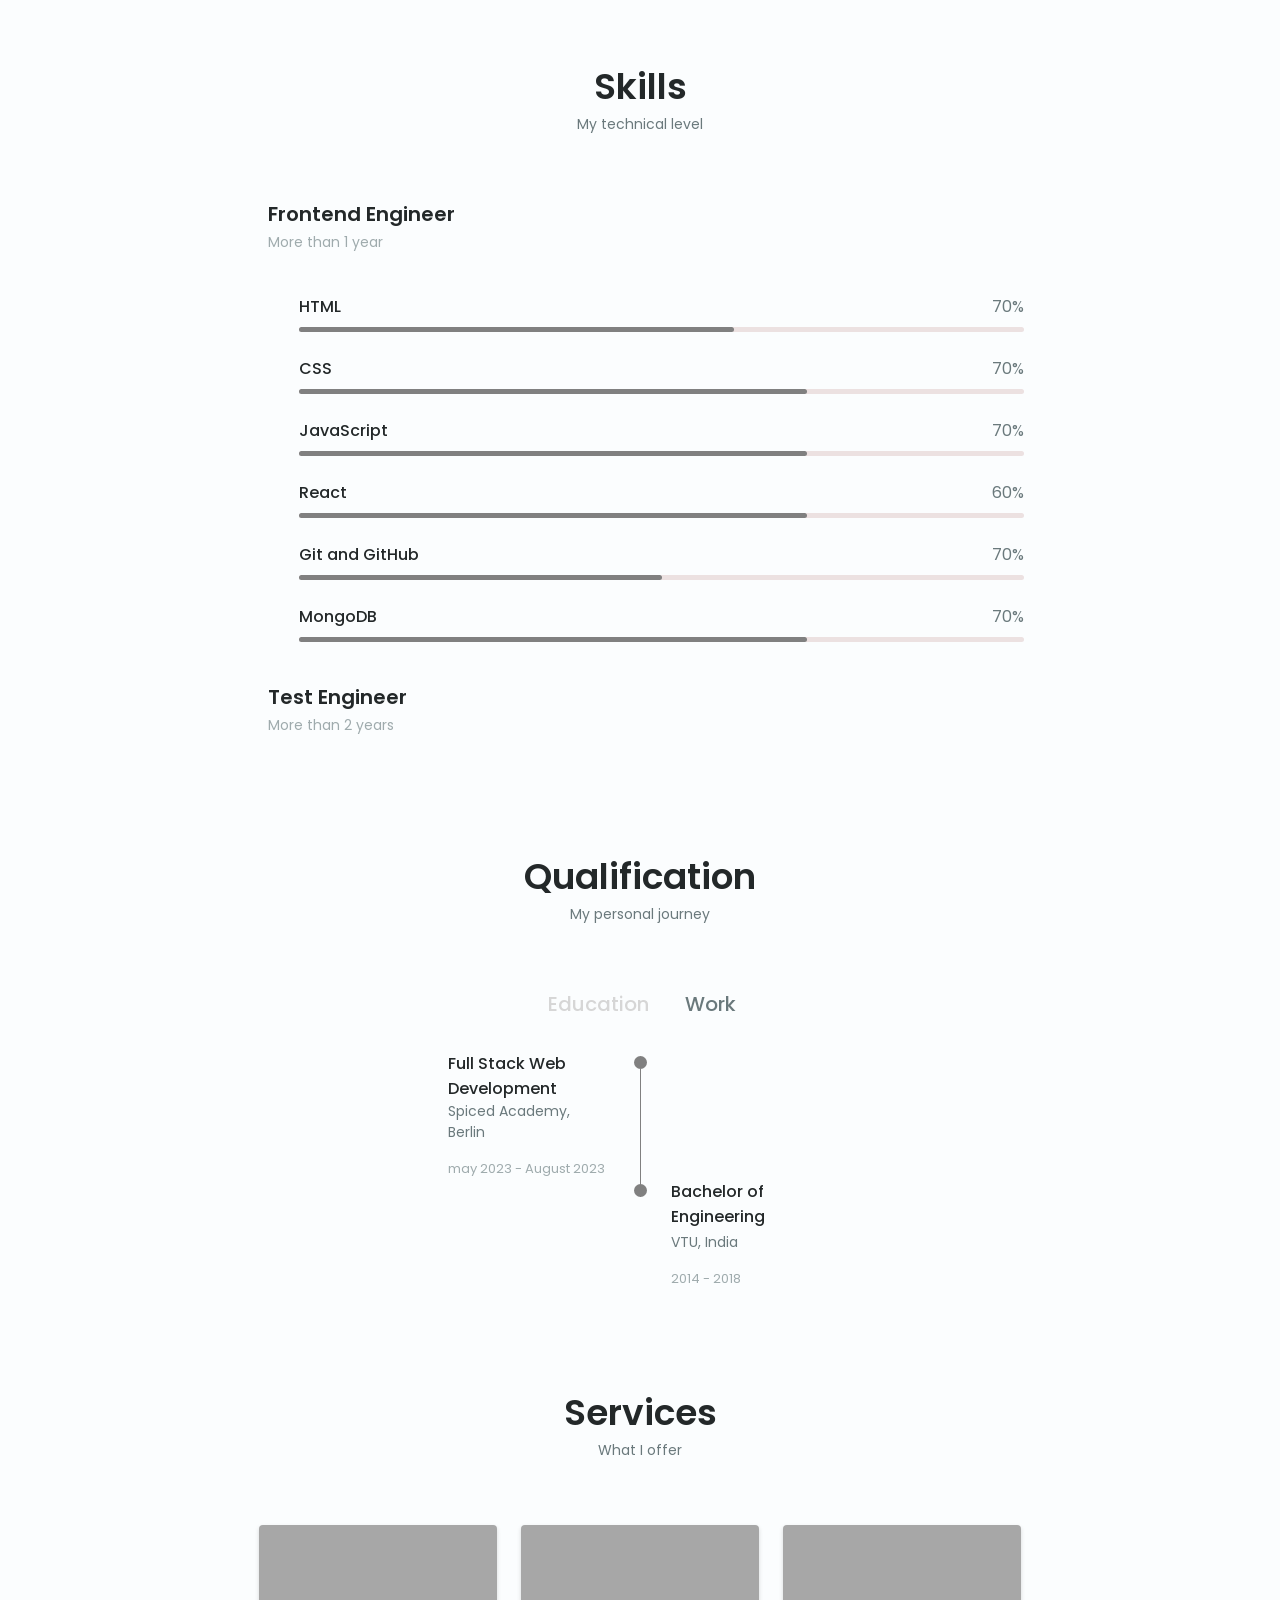
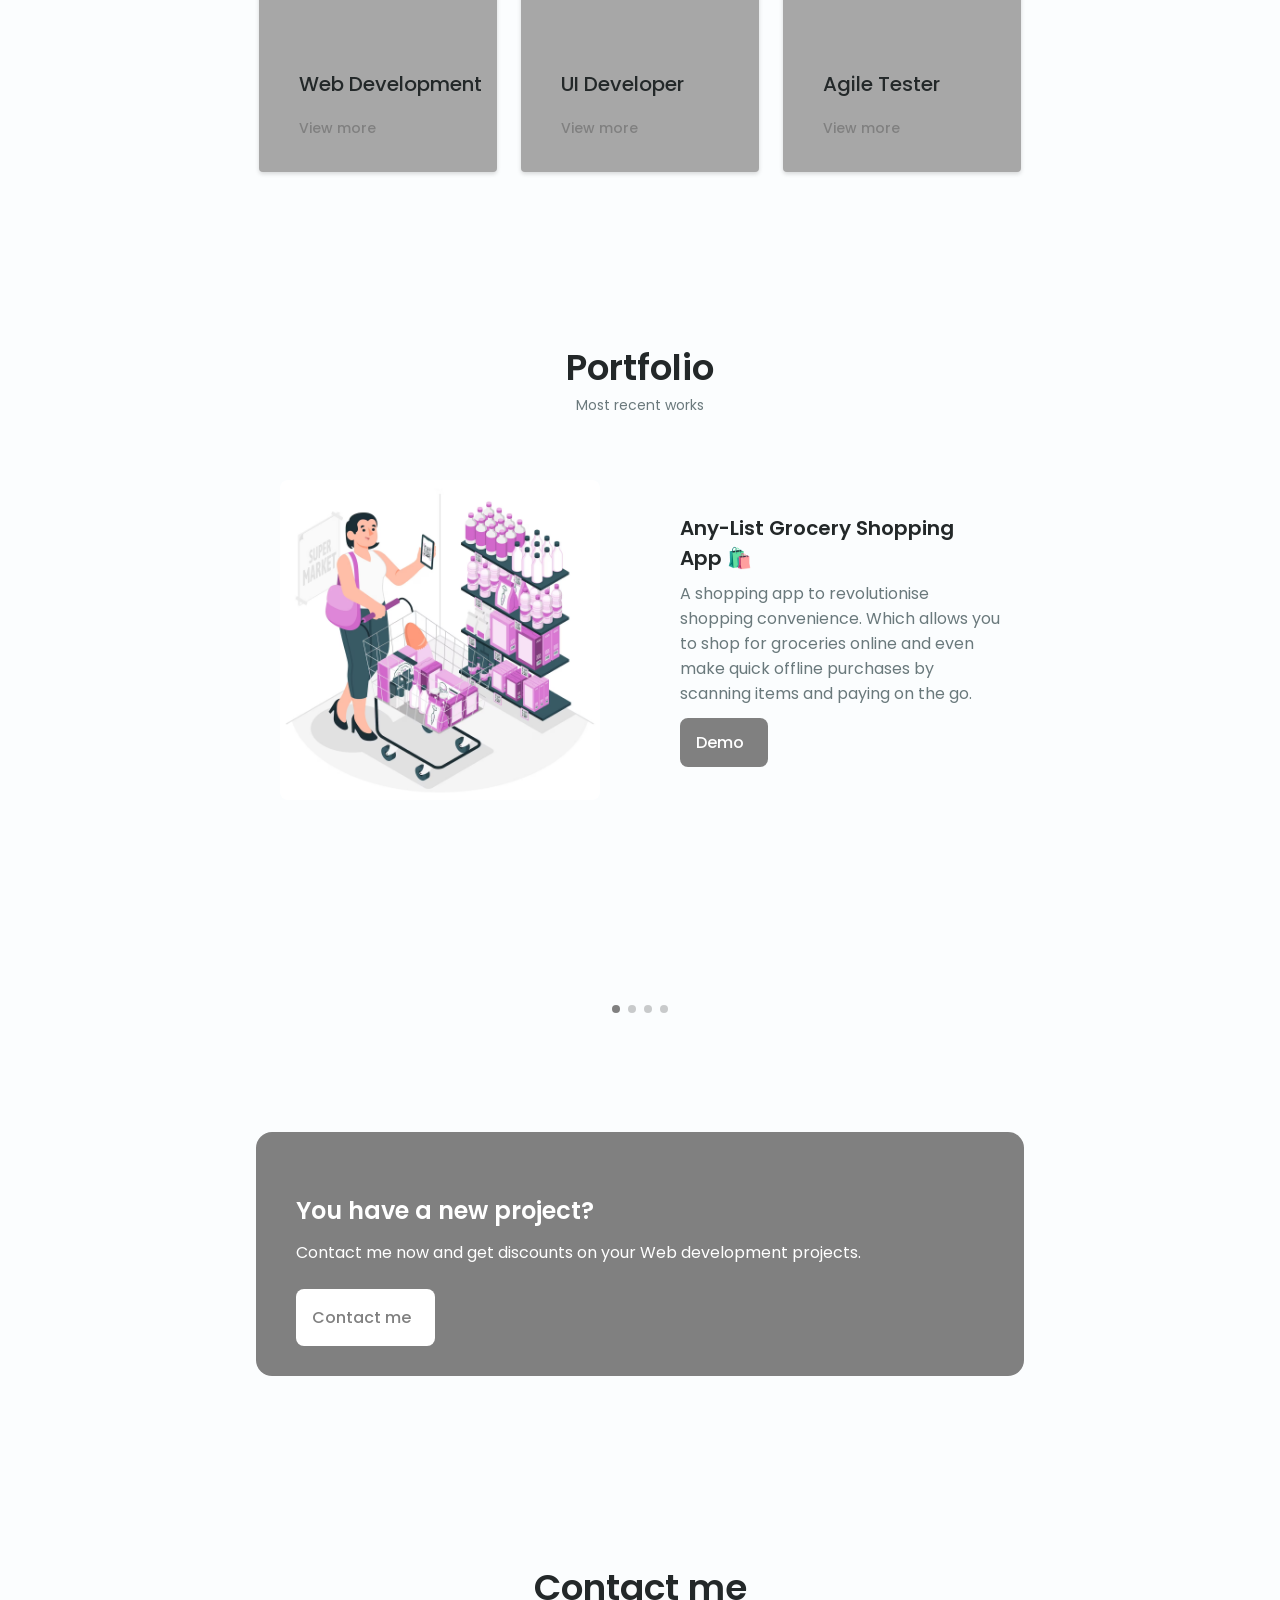
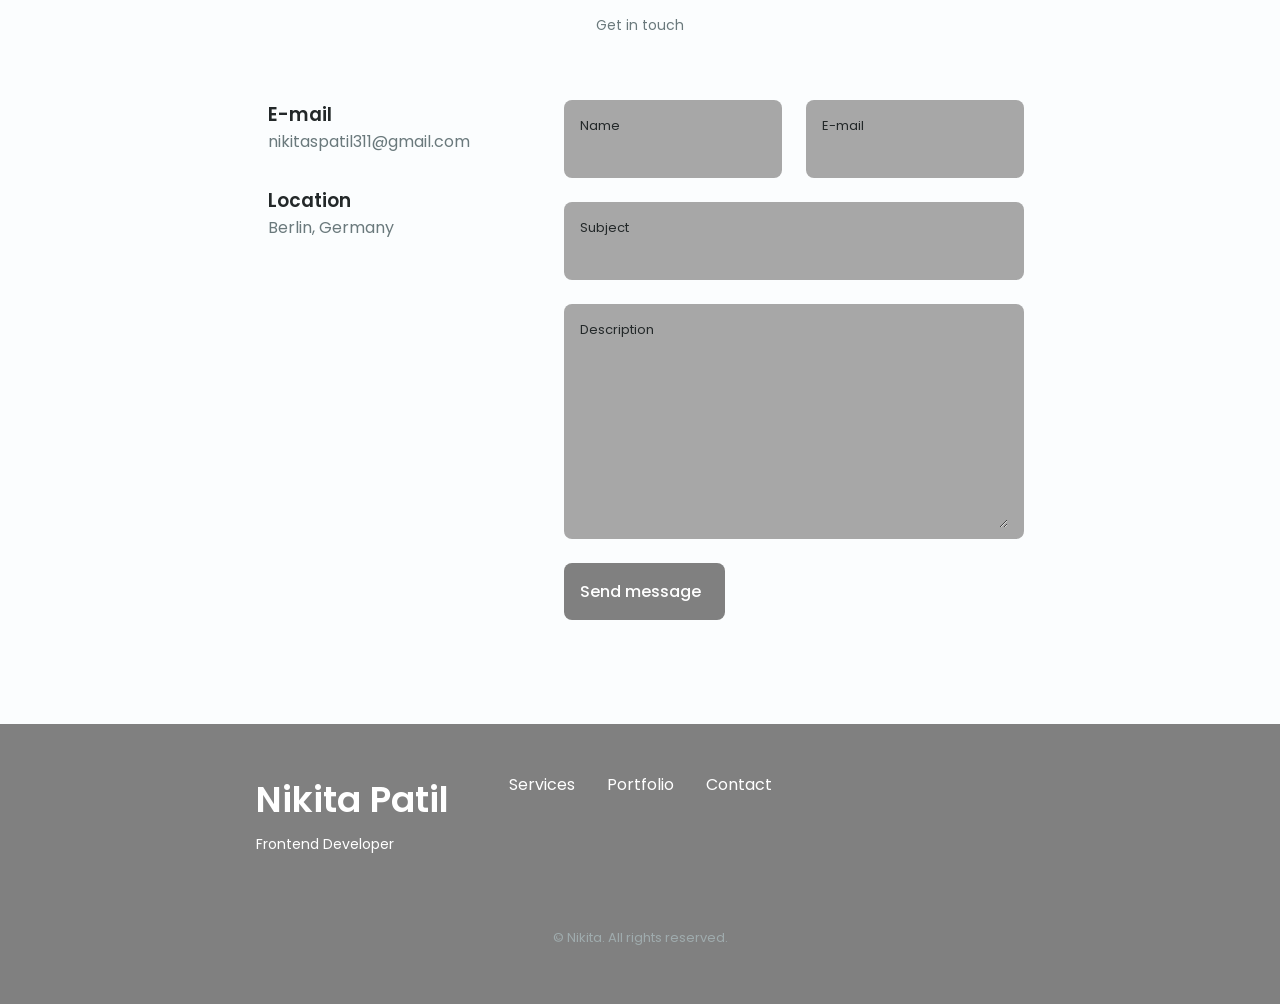
==== commit 22cd09f4: "Add resume" ====
--- a/index.html
+++ b/index.html
@@ -167,7 +167,7 @@
                     </div>
 
                     <div class="about__buttons">
-                        <a download="" href="/docs/Nikita's Resume.pdf" class="button button--flex">
+                        <a download="" href="docs/Nikita Resume.pdf" class="button button--flex">
                             Download CV<i class="uil uil-download-alt button__icon"></i>
                         </a>
                     </div>
@@ -441,26 +441,28 @@
                             <ul class="services__modal-services grid">
                                 <li class="services__modal-service">
                                     <i class="uil uil-check-circle services__modal-icon"></i>
-                                    <p>Built gaming project using TypeScript, which showcases my
-                                        commitment to writing clean and maintainable code.</p>
-                                </li>
-
-                                <li class="services__modal-service">
-                                    <i class="uil uil-check-circle services__modal-icon"></i>
-                                    <p> Proficiency in HTML, CSS, JS and React allows me to craft visually appealing and
-                                        user-friendly interfaces.</p>
-                                </li>
-
-                                <li class="services__modal-service">
-                                    <i class="uil uil-check-circle services__modal-icon"></i>
-                                    <p>Prioritized responsive web design principles.
-                                        Which is visually appealing on desktop screens but also adapt seamlessly to
-                                        various screen sizes, including mobile devices and tablets.</p>
-                                </li>
-
-                                <li class="services__modal-service">
-                                    <i class="uil uil-check-circle services__modal-icon"></i>
-                                    <p> HTML5, CSS3, JavaScript, Next.js, MongoDB, Redux, Tailwind CSS, Git. </p>
+                                    <p>Successfully performed maintenance on the frontend platform, which is based on
+                                        React.</p>
+                                </li>
+
+                                <li class="services__modal-service">
+                                    <i class="uil uil-check-circle services__modal-icon"></i>
+                                    <p> Implemented user authentication for exclusive access, collaborating with teams
+                                        for deployment.</p>
+                                </li>
+
+                                <li class="services__modal-service">
+                                    <i class="uil uil-check-circle services__modal-icon"></i>
+                                    <p>Created user guides and technical documentation for onboarding new members that
+                                        prevented need for 2-week onboarding course.
+                                        Test and assure Accessibility of websites based on WCAG guidelines.
+                                    </p>
+                                </li>
+
+                                <li class="services__modal-service">
+                                    <i class="uil uil-check-circle services__modal-icon"></i>
+                                    <p> Technologies used: React, MongoDB, Redux, Tailwind CSS, Git, HTML5, CSS3,
+                                        JavaScript. </p>
                                 </li>
                             </ul>
                         </div>
@@ -495,7 +497,9 @@
                                 <li class="services__modal-service">
                                     <i class="uil uil-check-circle services__modal-icon"></i>
                                     <p>Collaborated with teams using Git/GitHub for version control, code reviews and
-                                        conflict resolution.</p>
+                                        conflict resolution.
+                                        Implemented responsive design and cross-browser compatibility for different
+                                        screen sizes.</p>
                                 </li>
 
                                 <li class="services__modal-service">
@@ -604,6 +608,22 @@
                         </div>
                     </div>
 
+                    <div class="portfolio__content grid swiper-slide">
+                        <img src="/images/tic tac toe.jpg" alt="" class="portfolio__img">
+
+                        <div class="portfolio_">
+                            <h3 class="portfolio__title">Tic Tac Toe</h3>
+                            <p class="portfolio__description">Tic-Tac-Toe is a two-player game where players take turns
+                                marking squares on a 3x3 grid. The goal is to get three of your symbols in a row
+                                (horizontally, vertically, or diagonally) before your opponent.</p>
+                            <a href="https://symbol-grid-puzzle.vercel.app/"
+                                class="button button--flex button--small portfolio__button">
+                                Demo
+                                <i class="uil uil-arrow-right button__icon"></i>
+                            </a>
+                        </div>
+                    </div>
+
                     <!--==================== PORTFOLIO 3 ====================-->
 
                     <div class="portfolio__content grid swiper-slide">
@@ -624,6 +644,10 @@
                     </div>
                 </div>
 
+                <!--==================== PORTFOLIO 4 ====================-->
+
+
+
                 <!-- add arrows-->
                 <div class="swiper-button-next">
                     <i class="uil uil-angle-right-b swiper-portfolio-icon"></i>
@@ -773,11 +797,6 @@
         <i class="uil uil-arrow-up scrollup__icon"></i>
     </a>
 
-    <a href="#" class="scrolldown" id="scroll-down">
-        <i class="uil uil-arrow-down scrolldown__icon"></i>
-    </a>
-
-
 
     <!--==================== SWIPER JS ====================-->
     <script src="/js/swiper.js"></script>
